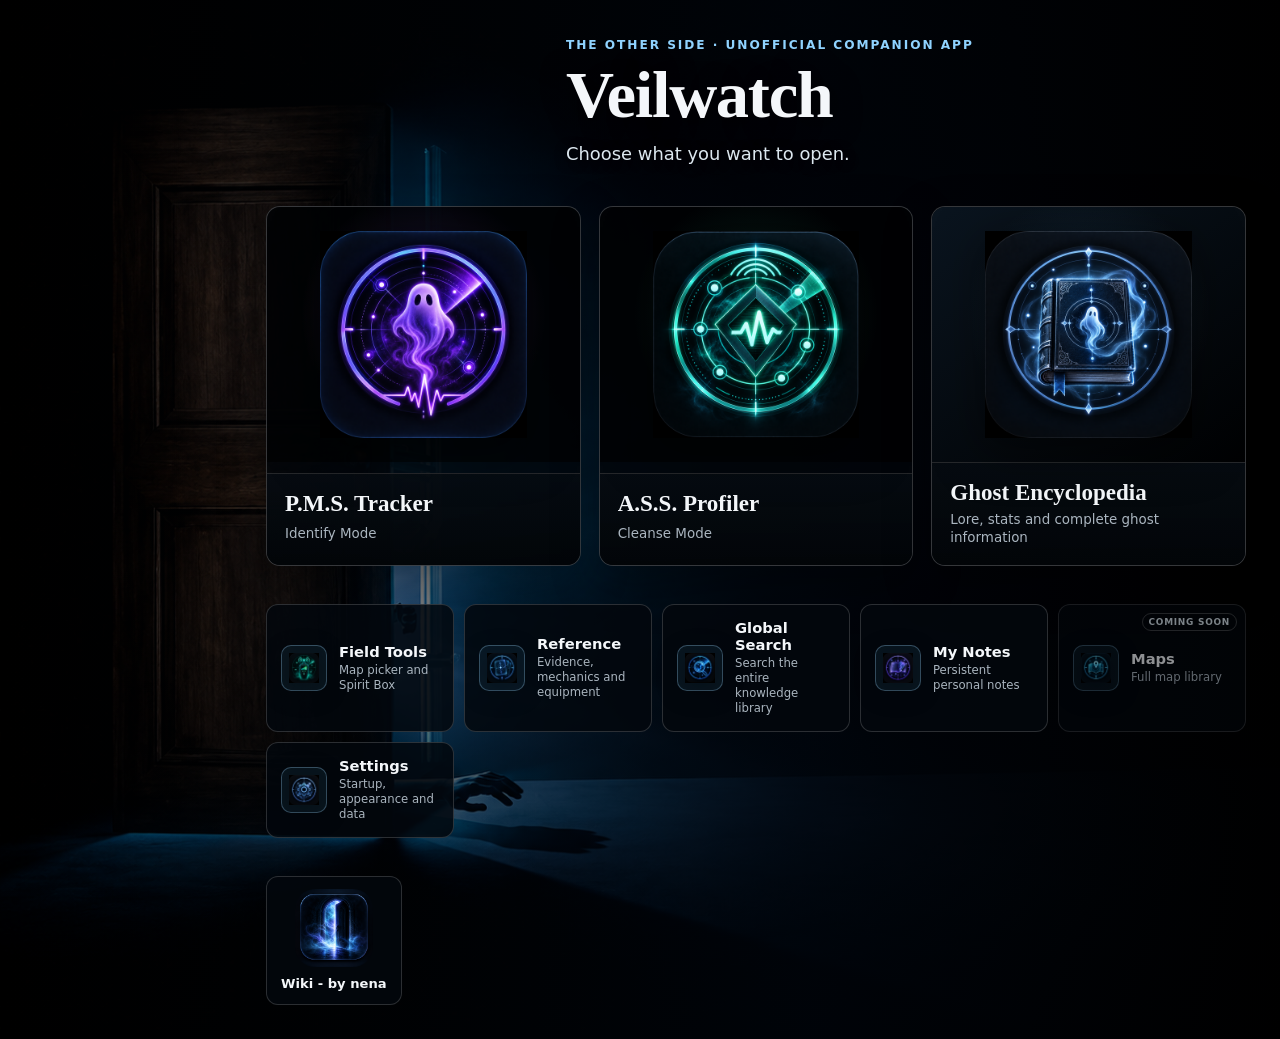
==== index.html @ 000ce9aa "v0.4.0" ====
<!doctype html>
<html lang="en">
<head>
    <meta charset="utf-8">
    <meta name="viewport" content="width=device-width, initial-scale=1, viewport-fit=cover">
    <meta name="theme-color" content="#05070a">
    <meta name="description" content="Veilwatch — The Other Side unofficial companion app with tools, encyclopedia, notes, and shared field utilities.">
    <link rel="manifest" href="./manifest.webmanifest">
    <link rel="apple-touch-icon" href="./assets/icons/apple-touch-icon.png">
    <link rel="stylesheet" href="./css/styles.css">
    <title>Veilwatch</title>
</head>
<body>
    <div class="app-shell">
        <aside class="side-nav" aria-label="Primary navigation">
            <div class="brand">
                <strong>Veilwatch</strong>
                <span>The Other Side · Unofficial Companion App</span>
            </div>

            <nav class="nav-list">
                <button class="nav-button" type="button" data-nav-route="home">Home</button>
                <button class="nav-button" type="button" data-nav-route="pms">P.M.S. Tracker</button>
                <button class="nav-button" type="button" data-nav-route="ass">A.S.S. Profiler</button>
                <button class="nav-button" type="button" data-nav-route="encyclopedia">Encyclopedia</button>
                <button class="nav-button" type="button" data-nav-route="field-tools">Field Tools</button>
                <button class="nav-button" type="button" data-nav-route="reference">Reference</button>
                <button class="nav-button" type="button" data-nav-route="search">Search</button>
                <button class="nav-button" type="button" data-nav-route="notes">My Notes</button>
                <button class="nav-button" type="button" data-nav-route="maps">Maps · Coming Soon</button>
            </nav>

            <div class="nav-spacer"></div>

            <nav class="nav-list">
                <button class="nav-button" type="button" data-nav-route="settings">Settings</button>
            </nav>
        </aside>

        <main id="appMain" class="app-main" tabindex="-1"></main>
    </div>

    <nav class="bottom-nav" aria-label="Mobile navigation">
        <button class="nav-button" type="button" data-nav-route="home">Home</button>
        <button class="nav-button" type="button" data-nav-route="pms">P.M.S.</button>
        <button class="nav-button" type="button" data-nav-route="ass">A.S.S.</button>
        <button class="nav-button" type="button" data-nav-route="encyclopedia">Ghosts</button>
        <button class="nav-button" type="button" id="mobileMoreOpen" aria-haspopup="dialog" aria-controls="mobileMoreDialog">More</button>
    </nav>

    <dialog id="mobileMoreDialog" class="mobile-more-dialog" aria-labelledby="mobileMoreTitle">
        <div class="mobile-more-card">
            <header class="mobile-more-header">
                <div>
                    <span class="eyebrow">Veilwatch</span>
                    <h2 id="mobileMoreTitle">More</h2>
                </div>
                <button class="dialog-close-button" type="button" id="mobileMoreClose">Close</button>
            </header>

            <nav class="mobile-more-links" aria-label="More destinations">
                <button type="button" data-nav-route="field-tools">Field Tools</button>
                <button type="button" data-nav-route="reference">Reference</button>
                <button type="button" data-nav-route="search">Global Search</button>
                <button type="button" data-nav-route="notes">My Notes</button>
                <button type="button" class="mobile-more-coming-soon" aria-disabled="true">Maps <span>Coming Soon</span></button>
                <button type="button" data-nav-route="settings">Settings</button>
            </nav>
        </div>
    </dialog>

    <dialog id="investigationNotesDialog" class="investigation-notes-dialog" aria-labelledby="investigationNotesTitle">
        <form method="dialog" class="investigation-notes-card">
            <header class="investigation-notes-header">
                <div>
                    <span class="eyebrow">Active investigation</span>
                    <h2 id="investigationNotesTitle">Investigation Notes</h2>
                </div>
                <button class="dialog-close-button" type="submit" aria-label="Close investigation notes">Close</button>
            </header>

            <p id="investigationNotesHelp" class="investigation-notes-help"></p>
            <textarea id="investigationNotesBody" class="investigation-notes-textarea" rows="12" maxlength="50000" aria-describedby="investigationNotesHelp investigationNotesStatus" placeholder="Type notes for this investigation..."></textarea>
            <p id="investigationNotesStatus" class="status-message" role="status" aria-live="polite"></p>
        </form>
    </dialog>

    <script src="./app-config.js"></script>
    <script src="./js/storage.js"></script>
    <script src="./js/notes.js"></script>
    <script src="./js/backup.js"></script>
    <script src="./js/tracker-host.js"></script>
    <script src="./js/knowledge-data.js"></script>
    <script src="./js/search.js"></script>
    <script src="./js/app.js"></script>
</body>
</html>
---- css/styles.css ----
/* =====================================================================
   SOURCE MAP
   CSS-01  Theme + global foundations
   CSS-02  Shell + desktop navigation
   CSS-03  Shared controls + cards
   CSS-04  Home launcher foundation
   CSS-05  Settings + placeholder screens
   CSS-06  Notes system + investigation dialog
   CSS-07  Protected tracker host
   CSS-08  Encyclopedia + reference
   CSS-09  Global search
   CSS-10  Integration navigation + return context
   CSS-11  Responsive layouts
   CSS-12  Settings data + backup controls
   ===================================================================== */

/* =====================================================================
[CSS-01] THEME + GLOBAL FOUNDATIONS
===================================================================== */

:root {
    color-scheme: dark;
    --bg: #05070a;
    --surface: rgba(10, 15, 22, 0.88);
    --surface-strong: rgba(13, 20, 29, 0.96);
    --surface-soft: rgba(255, 255, 255, 0.055);
    --border: rgba(189, 215, 235, 0.22);
    --border-strong: rgba(205, 230, 248, 0.42);
    --text: #f4f7fa;
    --muted: #aab5bf;
    --accent: #4db6ff;
    --accent-strong: #8fd3ff;
    --focus: #d8efff;
    --danger: #ff7979;
    --safe-top: env(safe-area-inset-top, 0px);
    --safe-right: env(safe-area-inset-right, 0px);
    --safe-bottom: env(safe-area-inset-bottom, 0px);
    --safe-left: env(safe-area-inset-left, 0px);
    --nav-width: 224px;
    --touch-target: 44px;
    --radius: 16px;
}

:root[data-theme="blue-hour"] {
    --bg: #03111c;
    --surface: rgba(5, 24, 38, 0.9);
    --surface-strong: rgba(6, 31, 49, 0.97);
    --border: rgba(90, 179, 233, 0.28);
    --border-strong: rgba(130, 207, 255, 0.5);
    --accent: #3fbdfc;
    --accent-strong: #9edfff;
}

:root[data-theme="ash"] {
    --bg: #0b0b0b;
    --surface: rgba(25, 25, 25, 0.92);
    --surface-strong: rgba(32, 32, 32, 0.98);
    --border: rgba(255, 255, 255, 0.2);
    --border-strong: rgba(255, 255, 255, 0.4);
    --accent: #c7c7c7;
    --accent-strong: #eeeeee;
}



:root[data-theme="blood-moon"] {
    --bg: #120508;
    --surface: rgba(35, 8, 14, 0.92);
    --surface-strong: rgba(49, 10, 19, 0.98);
    --border: rgba(238, 96, 114, 0.28);
    --border-strong: rgba(255, 126, 143, 0.5);
    --accent: #ef4f68;
    --accent-strong: #ff9aaa;
    --focus: #ffd8df;
}

:root[data-theme="violet-veil"] {
    --bg: #0b0613;
    --surface: rgba(25, 13, 42, 0.92);
    --surface-strong: rgba(34, 17, 56, 0.98);
    --border: rgba(179, 126, 255, 0.28);
    --border-strong: rgba(204, 166, 255, 0.5);
    --accent: #a970ff;
    --accent-strong: #d6b8ff;
    --focus: #eadcff;
}

:root[data-theme="ectoplasm"] {
    --bg: #03100d;
    --surface: rgba(5, 30, 24, 0.92);
    --surface-strong: rgba(6, 42, 33, 0.98);
    --border: rgba(100, 232, 188, 0.26);
    --border-strong: rgba(143, 255, 218, 0.48);
    --accent: #54ddb0;
    --accent-strong: #a1f3d7;
    --focus: #d8fff2;
}

:root[data-theme="candlelight"] {
    --bg: #110b05;
    --surface: rgba(35, 24, 12, 0.92);
    --surface-strong: rgba(48, 32, 14, 0.98);
    --border: rgba(242, 184, 92, 0.28);
    --border-strong: rgba(255, 211, 135, 0.5);
    --accent: #e7a844;
    --accent-strong: #ffd58f;
    --focus: #fff0c9;
}

:root[data-theme="forest-haunt"] {
    --bg: #07100a;
    --surface: rgba(13, 31, 18, 0.92);
    --surface-strong: rgba(17, 43, 24, 0.98);
    --border: rgba(116, 184, 111, 0.28);
    --border-strong: rgba(151, 216, 145, 0.5);
    --accent: #69b967;
    --accent-strong: #a8dca5;
    --focus: #d8f3d5;
}

:root[data-theme="sepia"] {
    --bg: #120f0b;
    --surface: rgba(36, 31, 23, 0.94);
    --surface-strong: rgba(49, 41, 30, 0.98);
    --border: rgba(206, 180, 137, 0.28);
    --border-strong: rgba(229, 205, 164, 0.5);
    --accent: #caa86f;
    --accent-strong: #e3c79a;
    --focus: #f4e4c6;
}

:root[data-theme="neon-occult"] {
    --bg: #06050b;
    --surface: rgba(15, 11, 27, 0.94);
    --surface-strong: rgba(22, 15, 38, 0.98);
    --border: rgba(68, 238, 255, 0.27);
    --border-strong: rgba(255, 92, 236, 0.5);
    --accent: #34e4f3;
    --accent-strong: #ff69ee;
    --focus: #f4f7ff;
}

:root[data-theme="ghost-light"] {
    --bg: #050c12;
    --surface: rgba(10, 24, 34, 0.92);
    --surface-strong: rgba(12, 31, 44, 0.98);
    --border: rgba(123, 220, 255, 0.28);
    --border-strong: rgba(184, 241, 255, 0.5);
    --accent: #7de0ff;
    --accent-strong: #d2f6ff;
    --focus: #f4feff;
}

:root[data-theme="moonlit-rose"] {
    --bg: #130910;
    --surface: rgba(35, 16, 29, 0.92);
    --surface-strong: rgba(49, 21, 40, 0.98);
    --border: rgba(227, 131, 186, 0.28);
    --border-strong: rgba(247, 176, 214, 0.5);
    --accent: #de7bb5;
    --accent-strong: #ffc4e4;
    --focus: #ffe4f2;
}

:root[data-theme="storm-signal"] {
    --bg: #071018;
    --surface: rgba(13, 28, 40, 0.92);
    --surface-strong: rgba(16, 38, 55, 0.98);
    --border: rgba(117, 164, 214, 0.28);
    --border-strong: rgba(173, 208, 246, 0.5);
    --accent: #78afd9;
    --accent-strong: #cfe7ff;
    --focus: #f0f8ff;
}

:root[data-theme="graveyard-moss"] {
    --bg: #091008;
    --surface: rgba(20, 31, 18, 0.92);
    --surface-strong: rgba(29, 42, 23, 0.98);
    --border: rgba(144, 174, 103, 0.28);
    --border-strong: rgba(189, 220, 146, 0.5);
    --accent: #99bf63;
    --accent-strong: #d6efb4;
    --focus: #eef9db;
}

:root[data-theme="ember-glow"] {
    --bg: #140905;
    --surface: rgba(42, 21, 13, 0.92);
    --surface-strong: rgba(58, 28, 16, 0.98);
    --border: rgba(245, 144, 88, 0.28);
    --border-strong: rgba(255, 189, 143, 0.5);
    --accent: #f29058;
    --accent-strong: #ffd0ad;
    --focus: #fff0e5;
}

:root[data-theme="arcane-gold"] {
    --bg: #100d06;
    --surface: rgba(36, 31, 16, 0.92);
    --surface-strong: rgba(49, 42, 20, 0.98);
    --border: rgba(228, 196, 99, 0.28);
    --border-strong: rgba(255, 229, 149, 0.5);
    --accent: #deb84f;
    --accent-strong: #ffe8a0;
    --focus: #fff7d4;
}

:root[data-theme="high-contrast"] {
    --bg: #000000;
    --surface: #000000;
    --surface-strong: #000000;
    --surface-soft: rgba(255, 255, 255, 0.1);
    --border: #ffffff;
    --border-strong: #ffffff;
    --text: #ffffff;
    --muted: #ffffff;
    --accent: #79d7ff;
    --accent-strong: #ffffff;
    --focus: #ffff00;
}

*,
*::before,
*::after {
    box-sizing: border-box;
}

html {
    min-height: 100%;
    background: var(--bg);
    color: var(--text);
    font-family: Inter, ui-sans-serif, system-ui, -apple-system, BlinkMacSystemFont, "Segoe UI", sans-serif;
    -webkit-text-size-adjust: 100%;
    text-size-adjust: 100%;
}

body {
    min-width: 320px;
    min-height: 100vh;
    min-height: 100svh;
    margin: 0;
    background: var(--bg);
}

button,
select,
input,
textarea {
    font: inherit;
}

button,
select,
a,
input,
textarea {
    touch-action: manipulation;
}

button {
    color: inherit;
}

:focus-visible {
    outline: 3px solid var(--focus);
    outline-offset: 3px;
}

.user-larger-text {
    font-size: 112.5%;
}

.user-reduced-motion *,
.user-reduced-motion *::before,
.user-reduced-motion *::after {
    animation-duration: 0.001ms !important;
    animation-iteration-count: 1 !important;
    scroll-behavior: auto !important;
    transition-duration: 0.001ms !important;
}

@media (prefers-reduced-motion: reduce) {
    *,
    *::before,
    *::after {
        animation-duration: 0.001ms !important;
        animation-iteration-count: 1 !important;
        scroll-behavior: auto !important;
        transition-duration: 0.001ms !important;
    }
}

/* =====================================================================
[CSS-02] APP SHELL + DESKTOP NAVIGATION
===================================================================== */

.app-shell {
    min-height: 100vh;
    min-height: 100svh;
    display: grid;
    grid-template-columns: var(--nav-width) minmax(0, 1fr);
}

.side-nav {
    position: sticky;
    top: 0;
    height: 100vh;
    height: 100svh;
    display: flex;
    flex-direction: column;
    gap: 18px;
    padding: max(22px, var(--safe-top)) 16px max(18px, var(--safe-bottom)) max(16px, var(--safe-left));
    background: rgba(2, 5, 8, 0.98);
    border-right: 1px solid var(--border);
    overflow-y: auto;
}

.brand {
    display: grid;
    gap: 4px;
    padding: 6px 8px 14px;
    border-bottom: 1px solid var(--border);
}

.brand strong {
    font-family: Georgia, "Times New Roman", serif;
    font-size: 1.15rem;
    letter-spacing: 0.04em;
}

.brand span {
    color: var(--muted);
    font-size: 0.78rem;
    letter-spacing: 0.03em;
    line-height: 1.35;
    text-transform: none;
}

.nav-list {
    display: grid;
    gap: 6px;
}

.nav-button {
    min-height: var(--touch-target);
    display: flex;
    align-items: center;
    gap: 10px;
    width: 100%;
    padding: 10px 12px;
    border: 1px solid transparent;
    border-radius: 10px;
    background: transparent;
    color: var(--muted);
    text-align: left;
    cursor: pointer;
}

.nav-button:hover,
.nav-button[aria-current="true"] {
    background: var(--surface-soft);
    color: var(--text);
    border-color: var(--border);
}

.nav-button[aria-current="true"] {
    box-shadow: inset 3px 0 0 var(--accent);
}

.nav-spacer {
    flex: 1;
}

.attribution {
    padding: 10px 8px 0;
    border-top: 1px solid var(--border);
    color: var(--muted);
    font-size: 0.76rem;
    line-height: 1.5;
}

.attribution a {
    color: var(--accent-strong);
}

.app-main {
    min-width: 0;
    min-height: 100vh;
    min-height: 100svh;
    padding: max(34px, var(--safe-top)) max(34px, var(--safe-right)) max(40px, var(--safe-bottom)) max(34px, var(--safe-left));
    overflow-x: clip;
}

.bottom-nav {
    display: none;
}

/* =====================================================================
[CSS-03] SHARED CONTROLS + CARDS
===================================================================== */

.screen-card {
    width: min(880px, 100%);
    margin: 0 auto;
    padding: clamp(24px, 4vw, 44px);
    border: 1px solid var(--border);
    border-radius: var(--radius);
    background: var(--surface);
    box-shadow: 0 24px 70px rgba(0, 0, 0, 0.3);
    backdrop-filter: blur(18px);
}

.eyebrow {
    display: inline-block;
    margin-bottom: 10px;
    color: var(--accent-strong);
    font-size: 0.76rem;
    font-weight: 700;
    letter-spacing: 0.16em;
    text-transform: uppercase;
}

h1,
h2,
p {
    margin-top: 0;
}

h1 {
    margin-bottom: 12px;
    font-family: Georgia, "Times New Roman", serif;
    font-size: clamp(2rem, 5vw, 4.2rem);
    line-height: 1;
    letter-spacing: -0.02em;
}

p {
    color: var(--muted);
    line-height: 1.65;
}

.primary-button,
.secondary-button {
    min-height: var(--touch-target);
    border-radius: 10px;
    padding: 10px 16px;
    font-weight: 700;
    cursor: pointer;
}

.primary-button {
    border: 1px solid var(--accent);
    background: var(--accent);
    color: #00111d;
}

.secondary-button {
    border: 1px solid var(--border-strong);
    background: transparent;
    color: var(--text);
}

/* =====================================================================
[CSS-04] HOME LAUNCHER
===================================================================== */

body[data-route="home"] .app-shell {
    display: block;
}

body[data-route="home"] .side-nav,
body[data-route="home"] .bottom-nav {
    display: none;
}

body[data-route="home"] .app-main {
    min-height: 100vh;
    min-height: 100svh;
    padding: 0;
}

.home-shell {
    position: relative;
    isolation: isolate;
    min-height: 100vh;
    min-height: 100svh;
    display: flex;
    align-items: center;
    padding:
        max(34px, var(--safe-top))
        max(34px, var(--safe-right))
        max(34px, var(--safe-bottom))
        max(34px, var(--safe-left));
    overflow: hidden;
    background: #000000 url("../assets/the-other-side-home.png") left center / cover no-repeat;
}

.home-overlay {
    position: absolute;
    z-index: -1;
    inset: 0;
    background:
        linear-gradient(90deg, rgba(0, 0, 0, 0.18) 0%, rgba(0, 4, 9, 0.42) 34%, rgba(0, 4, 10, 0.83) 63%, rgba(0, 0, 0, 0.96) 100%),
        linear-gradient(180deg, rgba(0, 0, 0, 0.55) 0%, transparent 28%, rgba(0, 0, 0, 0.46) 100%);
}

.home-content {
    width: min(1180px, 100%);
    margin-left: auto;
    display: grid;
    gap: clamp(24px, 3vw, 38px);
}

.home-copy {
    width: min(680px, 100%);
    margin-left: auto;
}

.home-copy h1 {
    margin-bottom: 10px;
    font-size: clamp(2.5rem, 5.2vw, 5.3rem);
    text-shadow: 0 4px 28px rgba(0, 0, 0, 0.86);
}

.home-copy p {
    margin-bottom: 0;
    color: #dce7ef;
    font-size: clamp(0.96rem, 1.45vw, 1.12rem);
    text-shadow: 0 2px 12px rgba(0, 0, 0, 0.94);
}

.featured-launcher-grid {
    width: min(980px, 100%);
    margin-left: auto;
    display: grid;
    grid-template-columns: repeat(3, minmax(0, 1fr));
    gap: clamp(12px, 1.5vw, 18px);
}

.featured-card {
    min-width: 0;
    display: grid;
    grid-template-rows: minmax(180px, 1fr) auto;
    padding: 0;
    overflow: hidden;
    border: 1px solid rgba(255, 255, 255, 0.2);
    border-radius: 14px;
    background: rgba(3, 7, 11, 0.84);
    color: var(--text);
    text-align: left;
    cursor: pointer;
    box-shadow: 0 18px 46px rgba(0, 0, 0, 0.34);
    transition: transform 150ms ease, border-color 150ms ease, box-shadow 150ms ease;
}

.featured-card:hover {
    transform: translateY(-3px);
    border-color: rgba(214, 237, 255, 0.7);
    box-shadow: 0 24px 60px rgba(0, 0, 0, 0.46);
}

.featured-card__visual {
    min-height: 0;
    display: grid;
    place-items: center;
    padding: clamp(14px, 2vw, 24px);
    background:
        radial-gradient(circle at 50% 35%, rgba(81, 163, 219, 0.14), transparent 54%),
        rgba(0, 0, 0, 0.52);
}

.featured-card--pms .featured-card__visual {
    background:
        radial-gradient(circle at 50% 42%, rgba(174, 89, 255, 0.18), transparent 57%),
        rgba(0, 0, 0, 0.58);
}

.featured-card--ass .featured-card__visual {
    background:
        radial-gradient(circle at 50% 42%, rgba(45, 219, 159, 0.15), transparent 57%),
        rgba(0, 0, 0, 0.58);
}

.featured-card--encyclopedia .featured-card__visual {
    background:
        radial-gradient(circle at 50% 42%, rgba(86, 177, 236, 0.14), transparent 57%),
        linear-gradient(145deg, rgba(11, 22, 33, 0.92), rgba(0, 0, 0, 0.74));
}

.featured-card__image {
    width: min(78%, 230px);
    aspect-ratio: 1;
    object-fit: contain;
    filter: drop-shadow(0 12px 24px rgba(0, 0, 0, 0.5));
}

.featured-card__placeholder {
    width: min(58%, 170px);
    aspect-ratio: 1;
    display: grid;
    place-items: center;
    border: 1px solid rgba(190, 226, 249, 0.42);
    border-radius: 28%;
    background: linear-gradient(145deg, rgba(21, 48, 67, 0.85), rgba(4, 11, 18, 0.9));
    color: #dff4ff;
    font-family: Georgia, "Times New Roman", serif;
    font-size: clamp(1.5rem, 3.6vw, 2.5rem);
    letter-spacing: 0.08em;
    box-shadow: inset 0 0 28px rgba(92, 194, 255, 0.09), 0 14px 36px rgba(0, 0, 0, 0.34);
}

.featured-card__copy {
    display: grid;
    gap: 5px;
    min-height: 92px;
    padding: 16px 18px 18px;
    border-top: 1px solid rgba(255, 255, 255, 0.14);
    background: linear-gradient(180deg, rgba(7, 12, 18, 0.82), rgba(2, 5, 8, 0.97));
}

.featured-card__copy strong {
    font-family: Georgia, "Times New Roman", serif;
    font-size: clamp(1.12rem, 1.8vw, 1.45rem);
}

.featured-card__copy span {
    color: var(--muted);
    font-size: 0.84rem;
    line-height: 1.35;
}

.utility-launcher-grid {
    width: min(980px, 100%);
    margin-left: auto;
    display: grid;
    grid-template-columns: repeat(5, minmax(0, 1fr));
    gap: 10px;
}

.utility-card {
    position: relative;
    min-width: 0;
    min-height: 96px;
    display: grid;
    grid-template-columns: auto minmax(0, 1fr);
    align-items: center;
    gap: 12px;
    padding: 14px;
    border: 1px solid rgba(255, 255, 255, 0.16);
    border-radius: 12px;
    background: rgba(3, 8, 13, 0.85);
    color: var(--text);
    text-align: left;
    cursor: pointer;
    transition: border-color 140ms ease, background 140ms ease, transform 140ms ease;
}

.utility-card:hover {
    transform: translateY(-2px);
    border-color: rgba(194, 229, 251, 0.58);
    background: rgba(7, 17, 26, 0.94);
}

.utility-card__icon-wrap {
    width: 46px;
    height: 46px;
    display: grid;
    place-items: center;
    flex: 0 0 auto;
    border: 1px solid rgba(154, 209, 244, 0.32);
    border-radius: 10px;
    background: rgba(74, 153, 202, 0.1);
}

.utility-card__icon {
    width: 30px;
    height: 30px;
    object-fit: contain;
    filter: drop-shadow(0 5px 14px rgba(0, 0, 0, 0.35));
}

.utility-card__copy {
    min-width: 0;
    display: grid;
    gap: 3px;
}

.utility-card__copy strong {
    font-size: 0.92rem;
}

.utility-card__copy span {
    color: var(--muted);
    font-size: 0.73rem;
    line-height: 1.3;
}

.utility-card__status {
    position: absolute;
    top: 8px;
    right: 8px;
    padding: 3px 6px;
    border: 1px solid rgba(255, 255, 255, 0.22);
    border-radius: 999px;
    color: #d6e2ea;
    font-size: 0.56rem;
    font-weight: 800;
    letter-spacing: 0.08em;
    text-transform: uppercase;
}

.utility-card--disabled {
    opacity: 0.58;
    cursor: not-allowed;
}

.utility-card--disabled:hover {
    transform: none;
    border-color: rgba(255, 255, 255, 0.16);
    background: rgba(3, 8, 13, 0.85);
}

/* =====================================================================
[CSS-05] SETTINGS + PLACEHOLDER SCREENS
===================================================================== */

.placeholder-card,
.coming-soon-screen {
    margin-top: min(10vh, 110px);
}

.settings-form {
    display: grid;
    gap: 22px;
    margin-top: 30px;
}

.setting-group {
    display: grid;
    gap: 8px;
}

.setting-group label,
.toggle-row strong {
    font-weight: 750;
}

.setting-group select {
    min-height: var(--touch-target);
    width: min(420px, 100%);
    padding: 9px 12px;
    border: 1px solid var(--border-strong);
    border-radius: 9px;
    background: var(--surface-strong);
    color: var(--text);
}

.setting-help,
.toggle-row small {
    margin: 0;
    color: var(--muted);
    line-height: 1.45;
}

.toggle-row {
    display: flex;
    align-items: flex-start;
    gap: 12px;
    padding: 14px;
    border: 1px solid var(--border);
    border-radius: 10px;
    background: var(--surface-soft);
}

.toggle-row input {
    width: 20px;
    height: 20px;
    margin-top: 2px;
    accent-color: var(--accent);
}

.toggle-row span {
    display: grid;
    gap: 4px;
}

.settings-actions {
    display: flex;
    flex-wrap: wrap;
    gap: 10px;
}

.status-message {
    min-height: 1.5em;
    margin: 0;
}

.coming-soon-badge {
    display: inline-flex;
    margin: 10px 0 18px;
    padding: 8px 12px;
    border: 1px solid var(--border-strong);
    border-radius: 999px;
    color: var(--accent-strong);
    font-weight: 800;
    letter-spacing: 0.08em;
    text-transform: uppercase;
}


/* =====================================================================
[CSS-06] NOTES SYSTEM + INVESTIGATION DIALOG
===================================================================== */

.notes-screen {
    width: min(1220px, 100%);
    margin: 0 auto;
}

.notes-heading {
    display: flex;
    align-items: flex-end;
    justify-content: space-between;
    gap: 20px;
    margin-bottom: 24px;
}

.notes-heading h1 {
    margin-bottom: 8px;
}

.notes-heading p {
    margin-bottom: 0;
}

.notes-workspace {
    min-height: min(700px, calc(100svh - 180px));
    display: grid;
    grid-template-columns: minmax(240px, 320px) minmax(0, 1fr);
    border: 1px solid var(--border);
    border-radius: var(--radius);
    background: var(--surface);
    box-shadow: 0 24px 70px rgba(0, 0, 0, 0.3);
    overflow: hidden;
}

.notes-sidebar {
    min-width: 0;
    padding: 18px;
    border-right: 1px solid var(--border);
    background: rgba(0, 0, 0, 0.14);
}

.notes-search-label,
.note-form > label,
.note-context-grid label {
    display: block;
    margin-bottom: 7px;
    font-size: 0.82rem;
    font-weight: 750;
}

.notes-search,
.note-form input,
.note-form select,
.note-form textarea,
.investigation-notes-textarea {
    width: 100%;
    border: 1px solid var(--border-strong);
    border-radius: 9px;
    background: var(--surface-strong);
    color: var(--text);
}

.notes-search,
.note-form input,
.note-form select {
    min-height: var(--touch-target);
    padding: 9px 11px;
}

.notes-search {
    margin-bottom: 14px;
}

.notes-list {
    max-height: calc(100svh - 260px);
    display: grid;
    align-content: start;
    gap: 8px;
    overflow-y: auto;
}

.note-list-item {
    width: 100%;
    display: grid;
    gap: 5px;
    padding: 12px;
    border: 1px solid transparent;
    border-radius: 10px;
    background: transparent;
    color: var(--text);
    text-align: left;
    cursor: pointer;
}

.note-list-item:hover,
.note-list-item:focus-visible,
.note-list-item[aria-current="true"] {
    border-color: var(--border-strong);
    background: var(--surface-soft);
}

.note-list-item[aria-current="true"] {
    box-shadow: inset 3px 0 0 var(--accent);
}

.note-list-item span {
    color: var(--accent-strong);
    font-size: 0.72rem;
    font-weight: 700;
}

.note-list-item small {
    color: var(--muted);
    line-height: 1.35;
}

.notes-empty {
    padding: 16px 8px;
}

.note-editor {
    min-width: 0;
    padding: clamp(20px, 3vw, 34px);
}

.note-editor-heading {
    display: flex;
    align-items: flex-start;
    justify-content: space-between;
    gap: 18px;
    margin-bottom: 20px;
}

.note-editor-heading h2 {
    margin-bottom: 0;
    font-family: Georgia, "Times New Roman", serif;
    font-size: clamp(1.65rem, 3vw, 2.4rem);
}

.note-dirty-status {
    min-height: 1.4em;
    color: var(--accent-strong);
    font-size: 0.76rem;
    font-weight: 700;
}

.note-form {
    display: grid;
    gap: 10px;
}

.note-form textarea {
    min-height: 320px;
    padding: 12px;
    resize: vertical;
    line-height: 1.5;
}

.note-context-grid {
    display: grid;
    grid-template-columns: minmax(160px, 0.7fr) minmax(220px, 1.3fr);
    gap: 12px;
    margin: 6px 0;
}

.note-actions {
    display: flex;
    flex-wrap: wrap;
    gap: 10px;
    margin-top: 6px;
}

.note-actions button:disabled {
    opacity: 0.46;
    cursor: not-allowed;
}

.investigation-notes-dialog {
    width: min(720px, calc(100vw - 28px));
    max-height: min(760px, calc(100svh - 28px));
    padding: 0;
    border: 1px solid var(--border-strong);
    border-radius: 14px;
    background: var(--surface-strong);
    color: var(--text);
    box-shadow: 0 30px 100px rgba(0, 0, 0, 0.72);
}

.investigation-notes-dialog::backdrop {
    background: rgba(0, 0, 0, 0.76);
    backdrop-filter: blur(4px);
}

.investigation-notes-card {
    display: grid;
    gap: 14px;
    padding: clamp(18px, 4vw, 30px);
}

.investigation-notes-header {
    display: flex;
    align-items: flex-start;
    justify-content: space-between;
    gap: 18px;
}

.investigation-notes-header h2 {
    margin-bottom: 0;
    font-family: Georgia, "Times New Roman", serif;
    font-size: clamp(1.45rem, 4vw, 2.2rem);
}

.dialog-close-button {
    min-height: var(--touch-target);
    padding: 8px 12px;
    border: 1px solid var(--border-strong);
    border-radius: 9px;
    background: transparent;
    color: var(--text);
    cursor: pointer;
}

.investigation-notes-help {
    margin-bottom: 0;
}

.investigation-notes-textarea {
    min-height: min(44vh, 380px);
    padding: 12px;
    resize: vertical;
    line-height: 1.5;
}

/* =====================================================================
[CSS-07] PROTECTED TRACKER HOST
===================================================================== */

body[data-route="pms"] .app-shell,
body[data-route="ass"] .app-shell {
    display: block;
}

body[data-route="pms"] .side-nav,
body[data-route="pms"] .bottom-nav,
body[data-route="ass"] .side-nav,
body[data-route="ass"] .bottom-nav {
    display: none;
}

body[data-route="pms"] .app-main,
body[data-route="ass"] .app-main {
    width: 100%;
    min-height: 100vh;
    min-height: 100svh;
    padding: 0;
    overflow: hidden;
}

.tracker-screen,
.tracker-frame-mount,
.protected-tracker-frame {
    width: 100%;
    height: 100vh;
    height: 100svh;
}

.tracker-screen {
    position: relative;
    background: #000000;
}

.tracker-frame-mount {
    overflow: hidden;
}

.protected-tracker-frame {
    display: block;
    border: 0;
    background: #000000;
}

.tracker-shell-controls {
    position: fixed;
    z-index: 1000;
    top: max(8px, var(--safe-top));
    right: max(8px, var(--safe-right));
    display: flex;
    align-items: center;
    gap: 6px;
}

.tracker-shell-button {
    height: 36px;
    min-height: 36px;
    display: inline-flex;
    align-items: center;
    justify-content: center;
    padding: 0 10px;
    border: 1px solid rgba(255, 255, 255, 0.3);
    border-radius: 8px;
    background: rgba(0, 0, 0, 0.84);
    color: #ffffff;
    font-size: 0.72rem;
    font-weight: 800;
    line-height: 1;
    cursor: pointer;
    backdrop-filter: blur(8px);
}

.tracker-tools-menu {
    position: relative;
    margin: 0;
    padding: 0;
}

.tracker-tools-menu > summary {
    list-style: none;
    margin: 0;
    box-sizing: border-box;
}

.tracker-tools-menu > summary::-webkit-details-marker {
    display: none;
}

.tracker-tools-panel {
    position: absolute;
    top: calc(100% + 6px);
    right: 0;
    width: min(220px, calc(100vw - 24px));
    display: grid;
    gap: 4px;
    padding: 8px;
    border: 1px solid rgba(255, 255, 255, 0.24);
    border-radius: 10px;
    background: rgba(3, 5, 8, 0.96);
    box-shadow: 0 14px 36px rgba(0, 0, 0, 0.48);
}

.tracker-tools-panel button {
    min-height: 40px;
    padding: 8px 10px;
    border: 1px solid transparent;
    border-radius: 7px;
    background: transparent;
    color: #ffffff;
    text-align: left;
    cursor: pointer;
}

.tracker-tools-panel button:hover,
.tracker-tools-panel button:focus-visible {
    border-color: rgba(255, 255, 255, 0.24);
    background: rgba(255, 255, 255, 0.08);
}

.tracker-parking {
    display: none !important;
}

/* =====================================================================
[CSS-08] ENCYCLOPEDIA + REFERENCE
===================================================================== */

.knowledge-screen {
    width: min(1180px, 100%);
    margin: 0 auto;
}

.knowledge-heading,
.profile-header {
    margin-bottom: 24px;
}

.knowledge-heading p,
.profile-header p {
    max-width: 820px;
}

.knowledge-toolbar {
    display: grid;
    grid-template-columns: minmax(0, 1fr) auto;
    gap: 8px 14px;
    align-items: end;
    margin-bottom: 22px;
    padding: 16px;
    border: 1px solid var(--border);
    border-radius: 14px;
    background: var(--surface);
}

.knowledge-toolbar label {
    grid-column: 1 / -1;
    color: var(--muted);
    font-size: 0.82rem;
    font-weight: 700;
}

.knowledge-toolbar input {
    min-height: var(--touch-target);
    width: 100%;
    padding: 10px 12px;
    border: 1px solid var(--border-strong);
    border-radius: 10px;
    background: rgba(0, 0, 0, 0.28);
    color: var(--text);
}

.knowledge-count {
    color: var(--muted);
    font-size: 0.84rem;
    white-space: nowrap;
}

.ghost-index {
    display: grid;
    grid-template-columns: repeat(3, minmax(0, 1fr));
    gap: 14px;
}

.ghost-index-card,
.reference-category-card,
.reference-item-card {
    min-width: 0;
    border: 1px solid var(--border);
    border-radius: 14px;
    background: linear-gradient(180deg, var(--surface-strong), var(--surface));
    color: var(--text);
    text-align: left;
    cursor: pointer;
}

.ghost-index-card {
    display: grid;
    gap: 12px;
    min-height: 220px;
    padding: 18px;
}

.ghost-index-card:hover,
.reference-category-card:hover,
.reference-item-card:hover {
    border-color: var(--border-strong);
    transform: translateY(-1px);
}

.ghost-index-card__top {
    display: flex;
    align-items: flex-start;
    justify-content: space-between;
    gap: 10px;
}

.ghost-index-card__top strong {
    font-family: Georgia, "Times New Roman", serif;
    font-size: 1.35rem;
}

.forced-badge {
    padding: 4px 7px;
    border: 1px solid var(--border-strong);
    border-radius: 999px;
    color: var(--accent-strong);
    font-size: 0.68rem;
    font-weight: 700;
    white-space: nowrap;
}

.ghost-index-card__evidence,
.chip-row,
.profile-evidence-grid {
    display: flex;
    flex-wrap: wrap;
    gap: 7px;
}

.knowledge-chip {
    display: inline-flex;
    align-items: center;
    min-height: 28px;
    padding: 5px 8px;
    border: 1px solid var(--border);
    border-radius: 999px;
    background: var(--surface-soft);
    color: var(--text);
    font-size: 0.76rem;
}

.knowledge-chip--button {
    min-height: 36px;
    cursor: pointer;
}

.ghost-index-card__summary {
    color: var(--muted);
    font-size: 0.88rem;
    line-height: 1.55;
}

.ghost-index-card__action {
    align-self: end;
    color: var(--accent-strong);
    font-size: 0.78rem;
    font-weight: 700;
}

.knowledge-back {
    min-height: var(--touch-target);
    margin-bottom: 18px;
    padding: 8px 12px;
    border: 1px solid var(--border);
    border-radius: 9px;
    background: transparent;
    color: var(--text);
    cursor: pointer;
}

.profile-section,
.reference-article,
.coming-soon-inline {
    margin-bottom: 16px;
    padding: clamp(18px, 3vw, 28px);
    border: 1px solid var(--border);
    border-radius: 14px;
    background: var(--surface);
}

.profile-section h2,
.reference-article h3 {
    margin-bottom: 14px;
}

.profile-section-heading {
    display: flex;
    align-items: flex-start;
    justify-content: space-between;
    gap: 18px;
}

.profile-section-heading p {
    margin-bottom: 0;
}

.stat-grid,
.behavior-grid,
.compact-definition-list {
    display: grid;
    grid-template-columns: repeat(2, minmax(0, 1fr));
    gap: 10px;
    margin: 0;
}

.stat-grid div,
.behavior-grid div,
.compact-definition-list div {
    min-width: 0;
    padding: 12px;
    border: 1px solid var(--border);
    border-radius: 10px;
    background: rgba(0, 0, 0, 0.18);
}

.stat-grid dt,
.behavior-grid dt,
.compact-definition-list dt {
    margin-bottom: 5px;
    color: var(--muted);
    font-size: 0.74rem;
    font-weight: 700;
    text-transform: uppercase;
}

.stat-grid dd,
.behavior-grid dd,
.compact-definition-list dd {
    margin: 0;
    overflow-wrap: anywhere;
}

.knowledge-list {
    display: grid;
    gap: 10px;
    margin: 0;
    padding-left: 20px;
    color: var(--text);
    line-height: 1.55;
}

.profile-kicker {
    margin-bottom: 8px;
    color: var(--accent-strong);
    font-weight: 700;
}

.context-note-list {
    display: grid;
    gap: 8px;
}

.context-note-list button {
    display: grid;
    gap: 5px;
    width: 100%;
    padding: 12px;
    border: 1px solid var(--border);
    border-radius: 10px;
    background: rgba(0, 0, 0, 0.18);
    color: var(--text);
    text-align: left;
    cursor: pointer;
}

.context-note-list span {
    color: var(--muted);
    font-size: 0.84rem;
}

.knowledge-empty {
    margin: 0;
    padding: 20px;
    border: 1px dashed var(--border);
    border-radius: 12px;
    color: var(--muted);
}

.reference-category-grid,
.reference-item-grid {
    display: grid;
    grid-template-columns: repeat(2, minmax(0, 1fr));
    gap: 14px;
}

.reference-category-card,
.reference-item-card {
    display: grid;
    gap: 8px;
    min-height: 128px;
    padding: 18px;
}

.reference-category-card strong,
.reference-item-card strong {
    font-size: 1.08rem;
}

.reference-category-card span,
.reference-item-card span,
.reference-category-card small,
.reference-item-card small {
    color: var(--muted);
    line-height: 1.45;
}

.reference-category-card small {
    color: var(--accent-strong);
    font-weight: 700;
}

.reference-detail-body,
.reference-stack {
    display: grid;
    gap: 14px;
}

.reference-article {
    margin: 0;
}

.reference-article p:last-child {
    margin-bottom: 0;
}

.phrase-grid {
    display: flex;
    flex-wrap: wrap;
    gap: 8px;
}

.phrase-grid span {
    padding: 7px 9px;
    border: 1px solid var(--border);
    border-radius: 8px;
    background: var(--surface-soft);
    font-size: 0.78rem;
    font-weight: 700;
}

.evidence-level-list {
    display: grid;
    gap: 9px;
    margin: 0;
    padding: 0;
    list-style: none;
}

.evidence-level-list li {
    display: grid;
    grid-template-columns: 84px minmax(0, 1fr);
    gap: 10px;
    padding: 10px 12px;
    border: 1px solid var(--border);
    border-radius: 9px;
    background: rgba(0, 0, 0, 0.18);
}

.location-reference-grid {
    display: grid;
    grid-template-columns: repeat(3, minmax(0, 1fr));
    gap: 10px;
}

.location-reference-grid article {
    display: grid;
    gap: 5px;
    padding: 14px;
    border: 1px solid var(--border);
    border-radius: 10px;
    background: var(--surface);
}

.location-reference-grid span,
.coming-soon-inline span {
    color: var(--muted);
    font-size: 0.82rem;
}

.coming-soon-inline {
    display: grid;
    gap: 6px;
    margin-top: 14px;
}

/* =====================================================================
[CSS-09] GLOBAL SEARCH
===================================================================== */

.search-screen {
    width: min(1180px, 100%);
    margin: 0 auto;
}

.global-search-toolbar {
    display: grid;
    gap: 12px;
    margin-bottom: 22px;
    padding: 16px;
    border: 1px solid var(--border);
    border-radius: 14px;
    background: var(--surface);
}

.global-search-toolbar > label {
    color: var(--muted);
    font-size: 0.82rem;
    font-weight: 700;
}

.global-search-input-row {
    display: grid;
    grid-template-columns: minmax(0, 1fr) auto;
    gap: 10px;
}

.global-search-input-row input {
    min-height: var(--touch-target);
    width: 100%;
    padding: 10px 12px;
    border: 1px solid var(--border-strong);
    border-radius: 10px;
    background: rgba(0, 0, 0, 0.28);
    color: var(--text);
}

.search-filter-row {
    display: flex;
    flex-wrap: wrap;
    gap: 8px;
}

.search-filter {
    min-height: 38px;
    padding: 7px 11px;
    border: 1px solid var(--border);
    border-radius: 999px;
    background: transparent;
    color: var(--text);
    cursor: pointer;
}

.search-filter:hover,
.search-filter:focus-visible,
.search-filter--active {
    border-color: var(--border-strong);
    background: var(--surface-soft);
}

.search-filter--active {
    color: var(--accent-strong);
    font-weight: 700;
}

.search-status {
    min-height: 1.2em;
    margin: 0;
    color: var(--muted);
    font-size: 0.82rem;
}

.global-search-results,
.search-source-section,
.search-result-group,
.search-result-list {
    display: grid;
    gap: 12px;
}

.search-source-section {
    margin-bottom: 22px;
}

.search-source-section--personal {
    padding-top: 20px;
    border-top: 1px solid var(--border);
}

.search-source-heading {
    display: flex;
    align-items: baseline;
    justify-content: space-between;
    gap: 16px;
}

.search-source-heading h2,
.search-result-group h3 {
    margin: 0;
}

.search-source-heading span,
.search-result__source {
    color: var(--muted);
    font-size: 0.78rem;
}

.search-result-group {
    padding: 14px;
    border: 1px solid var(--border);
    border-radius: 14px;
    background: rgba(0, 0, 0, 0.12);
}

.search-result-group h3 {
    color: var(--accent-strong);
    font-size: 0.92rem;
}

.search-result-list {
    grid-template-columns: repeat(2, minmax(0, 1fr));
}

.search-result {
    display: grid;
    gap: 7px;
    min-width: 0;
    min-height: 112px;
    padding: 14px;
    border: 1px solid var(--border);
    border-radius: 11px;
    background: var(--surface);
    color: var(--text);
    text-align: left;
    cursor: pointer;
}

.search-result:hover,
.search-result:focus-visible {
    border-color: var(--border-strong);
    transform: translateY(-1px);
}

.search-result--personal {
    border-style: dashed;
}

.search-result__topline {
    display: flex;
    align-items: flex-start;
    justify-content: space-between;
    gap: 12px;
}

.search-result__topline strong {
    overflow-wrap: anywhere;
}

.search-result__type {
    flex: 0 0 auto;
    padding: 3px 7px;
    border: 1px solid var(--border);
    border-radius: 999px;
    color: var(--accent-strong);
    font-size: 0.68rem;
    font-weight: 700;
}

.search-result__subtitle {
    color: var(--muted);
    font-size: 0.84rem;
    line-height: 1.45;
}

.search-empty-state {
    display: grid;
    gap: 10px;
    padding: clamp(22px, 4vw, 38px);
    border: 1px dashed var(--border);
    border-radius: 14px;
    background: var(--surface);
    text-align: center;
}

.search-empty-state strong {
    font-family: Georgia, "Times New Roman", serif;
    font-size: 1.35rem;
}

.search-empty-state p {
    max-width: 720px;
    margin: 0 auto;
    color: var(--muted);
    line-height: 1.55;
}

.search-empty-state span {
    color: var(--accent-strong);
    font-size: 0.82rem;
    font-weight: 700;
}

/* =====================================================================
[CSS-10] INTEGRATION NAVIGATION + RETURN CONTEXT
===================================================================== */

.shared-return-bar {
    width: min(1080px, 100%);
    margin: 0 auto 16px;
    display: flex;
    align-items: center;
    justify-content: space-between;
    gap: 12px;
    padding: 10px 12px;
    border: 1px solid var(--border);
    border-radius: 10px;
    background: var(--surface-soft);
    color: var(--muted);
    font-size: 0.82rem;
}

.shared-return-bar button {
    min-height: 38px;
    padding: 7px 11px;
    border: 1px solid var(--border-strong);
    border-radius: 8px;
    background: transparent;
    color: var(--text);
    font-weight: 700;
    cursor: pointer;
}

.mobile-more-dialog {
    width: min(440px, calc(100vw - 24px));
    max-height: min(72vh, 620px);
    margin: auto auto max(12px, var(--safe-bottom));
    padding: 0;
    border: 1px solid var(--border-strong);
    border-radius: 16px;
    background: var(--surface-strong);
    color: var(--text);
    box-shadow: 0 26px 80px rgba(0, 0, 0, 0.55);
}

.mobile-more-dialog::backdrop {
    background: rgba(0, 0, 0, 0.72);
    backdrop-filter: blur(4px);
}

.mobile-more-card {
    display: grid;
    gap: 14px;
    padding: 18px;
}

.mobile-more-header {
    display: flex;
    align-items: flex-start;
    justify-content: space-between;
    gap: 14px;
}

.mobile-more-header h2 {
    margin-bottom: 0;
}

.mobile-more-links {
    display: grid;
    gap: 8px;
}

.mobile-more-links button {
    min-height: 48px;
    display: flex;
    align-items: center;
    justify-content: space-between;
    gap: 12px;
    width: 100%;
    padding: 10px 12px;
    border: 1px solid var(--border);
    border-radius: 10px;
    background: var(--surface-soft);
    color: var(--text);
    text-align: left;
    cursor: pointer;
}

.mobile-more-links button[aria-current="true"] {
    border-color: var(--accent);
}

.mobile-more-links .mobile-more-coming-soon {
    color: var(--muted);
    cursor: default;
}

.mobile-more-coming-soon span {
    color: var(--accent-strong);
    font-size: 0.72rem;
    font-weight: 800;
    letter-spacing: 0.08em;
    text-transform: uppercase;
}

/* =====================================================================
[CSS-11] RESPONSIVE LAYOUTS
===================================================================== */

@media (max-width: 1100px) {
    .utility-launcher-grid {
        grid-template-columns: repeat(3, minmax(0, 1fr));
    }
}

@media (max-width: 960px) {
    .app-shell {
        grid-template-columns: 1fr;
        padding-bottom: calc(72px + var(--safe-bottom));
    }

    .side-nav {
        display: none;
    }

    .app-main {
        padding: max(20px, var(--safe-top)) max(18px, var(--safe-right)) max(26px, var(--safe-bottom)) max(18px, var(--safe-left));
    }

    .bottom-nav {
        position: fixed;
        z-index: 50;
        left: 0;
        right: 0;
        bottom: 0;
        display: grid;
        grid-template-columns: repeat(5, minmax(0, 1fr));
        min-height: calc(64px + var(--safe-bottom));
        padding: 7px max(6px, var(--safe-right)) max(7px, var(--safe-bottom)) max(6px, var(--safe-left));
        border-top: 1px solid var(--border);
        background: rgba(2, 5, 8, 0.97);
        backdrop-filter: blur(18px);
    }

    .bottom-nav .nav-button {
        justify-content: center;
        min-width: 0;
        padding: 8px 4px;
        border-radius: 8px;
        font-size: 0.76rem;
        text-align: center;
    }

    body[data-route="home"] .app-shell {
        padding-bottom: 0;
    }

    body[data-route="home"] .app-main {
        padding: 0;
    }

    body[data-route="home"] .bottom-nav {
        display: none;
    }

    .home-shell {
        align-items: flex-end;
        background-position: 32% center;
    }

    .home-content,
    .home-copy,
    .featured-launcher-grid,
    .utility-launcher-grid {
        margin-left: 0;
    }

    .featured-launcher-grid {
        grid-template-columns: repeat(3, minmax(0, 1fr));
    }

    .featured-card {
        grid-template-rows: minmax(150px, 1fr) auto;
    }
}

@media (max-width: 760px) {
    .shared-return-bar {
        align-items: stretch;
        flex-direction: column;
    }

    .shared-return-bar button {
        width: 100%;
    }

    .home-shell {
        min-height: 100svh;
        align-items: flex-start;
        padding:
            max(24px, var(--safe-top))
            max(16px, var(--safe-right))
            max(28px, var(--safe-bottom))
            max(16px, var(--safe-left));
        background-position: 27% center;
        overflow-y: auto;
    }

    .home-overlay {
        background:
            linear-gradient(180deg, rgba(0, 0, 0, 0.46) 0%, rgba(0, 4, 10, 0.77) 42%, rgba(0, 0, 0, 0.96) 100%),
            linear-gradient(90deg, rgba(0, 0, 0, 0.22), rgba(0, 0, 0, 0.52));
    }

    .home-content {
        margin-top: min(31vh, 280px);
        gap: 20px;
    }

    .home-copy h1 {
        font-size: clamp(2.35rem, 11vw, 4rem);
    }

    .featured-launcher-grid {
        grid-template-columns: 1fr;
    }

    .featured-card {
        min-height: 126px;
        grid-template-columns: 116px minmax(0, 1fr);
        grid-template-rows: 1fr;
    }

    .featured-card__visual {
        min-height: 126px;
        padding: 13px;
    }

    .featured-card__image {
        width: min(100%, 100px);
    }

    .featured-card__placeholder {
        width: min(92px, 100%);
        font-size: 1.2rem;
    }

    .featured-card__copy {
        min-height: 126px;
        align-content: center;
        border-top: 0;
        border-left: 1px solid rgba(255, 255, 255, 0.14);
    }

    .utility-launcher-grid {
        grid-template-columns: repeat(2, minmax(0, 1fr));
    }

    .utility-card {
        min-height: 86px;
    }

    .screen-card {
        padding: 22px 18px;
        border-radius: 12px;
    }

    .notes-heading {
        align-items: flex-start;
        flex-direction: column;
    }

    .notes-workspace {
        min-height: 0;
        grid-template-columns: 1fr;
        overflow: visible;
    }

    .notes-sidebar {
        border-right: 0;
        border-bottom: 1px solid var(--border);
    }

    .notes-list {
        max-height: 260px;
    }

    .note-context-grid {
        grid-template-columns: 1fr;
    }

    .note-form textarea {
        min-height: 280px;
    }

    .investigation-notes-dialog {
        width: calc(100vw - 18px);
        max-height: calc(100svh - 18px);
    }

    .search-result-list {
        grid-template-columns: 1fr;
    }
}

@media (max-width: 900px) {
    .ghost-index {
        grid-template-columns: repeat(2, minmax(0, 1fr));
    }

    .location-reference-grid {
        grid-template-columns: repeat(2, minmax(0, 1fr));
    }
}

@media (max-width: 620px) {
    .knowledge-toolbar,
    .reference-category-grid,
    .reference-item-grid,
    .stat-grid,
    .behavior-grid,
    .compact-definition-list,
    .ghost-index,
    .location-reference-grid {
        grid-template-columns: 1fr;
    }

    .knowledge-toolbar {
        align-items: stretch;
    }

    .knowledge-count {
        white-space: normal;
    }

    .ghost-index-card {
        min-height: 0;
    }

    .profile-section-heading {
        flex-direction: column;
    }

    .profile-section-heading .primary-button {
        width: 100%;
    }

    .evidence-level-list li {
        grid-template-columns: 1fr;
    }

    .global-search-input-row {
        grid-template-columns: 1fr;
    }

    .global-search-input-row .secondary-button {
        width: 100%;
    }

    .search-source-heading,
    .search-result__topline {
        align-items: flex-start;
        flex-direction: column;
    }
}

@media (max-width: 420px) {
    .home-content {
        margin-top: min(27vh, 230px);
    }

    .utility-launcher-grid {
        grid-template-columns: 1fr;
    }
}

/* =====================================================================
[CSS-12] SETTINGS DATA + BACKUP CONTROLS
===================================================================== */

.settings-intro {
    max-width: 760px;
    color: var(--muted);
}

.settings-section {
    display: grid;
    gap: 18px;
    margin-top: 24px;
    padding: 20px;
    border: 1px solid var(--border);
    border-radius: 12px;
    background: var(--surface-soft);
}

.settings-form {
    gap: 0;
    margin-top: 8px;
}

.settings-section__heading {
    display: grid;
    gap: 6px;
}

.settings-section__heading h2,
.settings-section__heading p {
    margin: 0;
}

.settings-section__heading p {
    max-width: 780px;
    color: var(--muted);
    line-height: 1.5;
}

.backup-actions {
    display: flex;
    flex-wrap: wrap;
    gap: 10px;
}

.backup-import-card {
    display: grid;
    gap: 14px;
    padding: 16px;
    border: 1px solid var(--border);
    border-radius: 10px;
    background: rgba(0, 0, 0, 0.14);
}

.file-picker-label {
    font-weight: 750;
}

#backupFile {
    width: min(560px, 100%);
    min-height: var(--touch-target);
    padding: 8px;
    border: 1px solid var(--border-strong);
    border-radius: 9px;
    background: var(--surface-strong);
    color: var(--text);
}

.backup-summary {
    padding: 14px;
    border: 1px solid var(--border);
    border-radius: 9px;
    background: var(--surface);
}

.backup-summary-grid,
.settings-about-grid {
    display: grid;
    grid-template-columns: repeat(2, minmax(0, 1fr));
    gap: 10px;
    margin: 0;
}

.backup-summary-grid div,
.settings-about-grid div {
    min-width: 0;
    padding: 10px;
    border: 1px solid var(--border);
    border-radius: 8px;
    background: rgba(0, 0, 0, 0.12);
}

.backup-summary-grid dt,
.settings-about-grid dt {
    color: var(--muted);
    font-size: 0.74rem;
    font-weight: 800;
    letter-spacing: 0.06em;
    text-transform: uppercase;
}

.backup-summary-grid dd,
.settings-about-grid dd {
    margin: 4px 0 0;
    overflow-wrap: anywhere;
}

.backup-warning {
    margin: 12px 0 0;
    color: var(--warning, #ffd479);
}

.backup-mode {
    display: grid;
    gap: 10px;
    margin: 0;
    padding: 14px;
    border: 1px solid var(--border);
    border-radius: 9px;
}

.backup-mode legend {
    padding: 0 6px;
    font-weight: 800;
}

.backup-mode label {
    display: flex;
    align-items: flex-start;
    gap: 10px;
    padding: 10px;
    border-radius: 8px;
    background: rgba(255, 255, 255, 0.025);
}

.backup-mode input {
    width: 18px;
    height: 18px;
    margin-top: 2px;
    accent-color: var(--accent);
}

.backup-mode span {
    display: grid;
    gap: 3px;
}

.backup-mode small {
    color: var(--muted);
    line-height: 1.4;
}

.settings-section--danger {
    border-color: rgba(255, 121, 121, 0.42);
}

.danger-action-list {
    display: grid;
    gap: 12px;
}

.danger-action-row {
    display: flex;
    align-items: center;
    justify-content: space-between;
    gap: 18px;
    padding: 14px;
    border: 1px solid var(--border);
    border-radius: 10px;
    background: rgba(0, 0, 0, 0.12);
}

.danger-action-row--strong {
    border-color: rgba(255, 121, 121, 0.48);
}

.danger-action-row p {
    max-width: 700px;
    margin: 5px 0 0;
    color: var(--muted);
    line-height: 1.45;
}

.danger-button {
    min-height: var(--touch-target);
    flex: 0 0 auto;
    padding: 9px 13px;
    border: 1px solid var(--danger);
    border-radius: 9px;
    background: transparent;
    color: var(--danger);
    font: inherit;
    font-weight: 800;
    cursor: pointer;
}

.danger-button:hover {
    background: rgba(255, 121, 121, 0.1);
}

@media (max-width: 760px) {
    .settings-section {
        padding: 16px;
    }

    .backup-summary-grid,
    .settings-about-grid {
        grid-template-columns: 1fr;
    }

    .danger-action-row {
        align-items: stretch;
        flex-direction: column;
    }

    .danger-button,
    .backup-actions .primary-button,
    .backup-actions .secondary-button,
    #importBackup {
        width: 100%;
    }
}


/* =====================================================================
[CSS-13] SHARED FIELD TOOLS
===================================================================== */

.field-tools-screen {
    width: min(1180px, 100%);
    margin: 0 auto;
}

.field-tools-grid {
    display: grid;
    grid-template-columns: minmax(0, 1.1fr) minmax(280px, 0.9fr);
    gap: 18px;
    align-items: start;
}

.field-tool-card {
    border: 1px solid var(--border);
    border-radius: var(--radius);
    background: var(--surface);
    padding: 18px;
    box-shadow: 0 14px 34px rgba(0, 0, 0, 0.22);
}

.field-tool-card h2,
.field-tool-card h3 {
    margin-top: 0;
}

.field-tool-card--wide {
    grid-row: span 2;
}

.shared-map-wheel-wrap {
    position: relative;
    width: min(420px, 100%);
    margin: 12px auto 18px;
}

.shared-map-wheel-wrap::before {
    content: "";
    position: absolute;
    z-index: 2;
    top: -2px;
    left: 50%;
    width: 0;
    height: 0;
    border-left: 11px solid transparent;
    border-right: 11px solid transparent;
    border-top: 18px solid var(--accent-strong);
    transform: translateX(-50%);
}

.shared-map-wheel {
    width: 100%;
    height: auto;
    border: 2px solid var(--border-strong);
    border-radius: 50%;
    background: rgba(0, 0, 0, 0.36);
}

.shared-map-actions,
.shared-map-filter-actions,
.field-links {
    display: flex;
    flex-wrap: wrap;
    gap: 10px;
}

.shared-map-actions {
    justify-content: center;
    margin-top: 14px;
}

.shared-map-filter-header {
    display: flex;
    justify-content: space-between;
    gap: 12px;
    align-items: center;
    margin-bottom: 10px;
}

.shared-map-toggle-grid {
    display: grid;
    grid-template-columns: repeat(2, minmax(0, 1fr));
    gap: 8px;
}

.shared-map-toggle {
    min-height: 44px;
    border: 1px solid var(--border);
    border-radius: 10px;
    background: var(--surface-soft);
    color: var(--text);
    padding: 8px 10px;
    text-align: left;
    cursor: pointer;
}

.shared-map-toggle[aria-pressed="true"] {
    border-color: var(--accent);
    background: color-mix(in srgb, var(--accent) 18%, transparent);
}

.shared-map-result {
    min-height: 28px;
    margin-top: 12px;
    color: var(--accent-strong);
    text-align: center;
    font-size: 1.08rem;
    font-weight: 700;
}

.shared-spirit-grid {
    display: flex;
    flex-wrap: wrap;
    gap: 8px;
}

.shared-spirit-phrase {
    border: 1px solid var(--border);
    border-radius: 999px;
    background: var(--surface-soft);
    padding: 6px 10px;
    font-size: 0.86rem;
}

.shared-links-list {
    display: grid;
    gap: 10px;
}

.shared-link-card {
    display: block;
    border: 1px solid var(--border);
    border-radius: 12px;
    background: var(--surface-soft);
    color: var(--text);
    padding: 12px;
    text-decoration: none;
}

.shared-link-card:hover,
.shared-link-card:focus-visible {
    border-color: var(--border-strong);
}

@media (max-width: 900px) {
    .field-tools-grid {
        grid-template-columns: 1fr;
    }

    .field-tool-card--wide {
        grid-row: auto;
    }
}

@media (max-width: 520px) {
    .shared-map-toggle-grid {
        grid-template-columns: 1fr;
    }
}

/* =====================================================================
[CSS-13] VEILWATCH 0.4.0 COMMUNITY + ABOUT REFINEMENTS
===================================================================== */

.community-launcher-row {
    width: min(980px, 100%);
    margin-left: auto;
    display: flex;
    justify-content: flex-start;
}

.wiki-launcher-card {
    min-width: 132px;
    display: grid;
    justify-items: center;
    gap: 9px;
    padding: 12px 14px 13px;
    border: 1px solid rgba(255, 255, 255, 0.16);
    border-radius: 12px;
    background: rgba(3, 8, 13, 0.85);
    color: var(--text);
}

.wiki-launcher-icon-link {
    width: 78px;
    height: 78px;
    display: block;
    border-radius: 20px;
    overflow: hidden;
    transition: transform 140ms ease, box-shadow 140ms ease;
}

.wiki-launcher-icon-link:hover,
.wiki-launcher-icon-link:focus-visible {
    transform: translateY(-2px);
    box-shadow: 0 12px 30px rgba(77, 182, 255, 0.18);
}

.wiki-launcher-icon-link img {
    width: 100%;
    height: 100%;
    display: block;
    object-fit: cover;
}

.wiki-launcher-card span {
    font-size: 0.82rem;
    font-weight: 700;
    text-align: center;
}

.search-source-section--community {
    padding-top: 20px;
    border-top: 1px solid var(--border);
}

.search-result--community {
    border-color: var(--border-strong);
}

.settings-about-grid--compact {
    grid-template-columns: minmax(0, 360px);
}
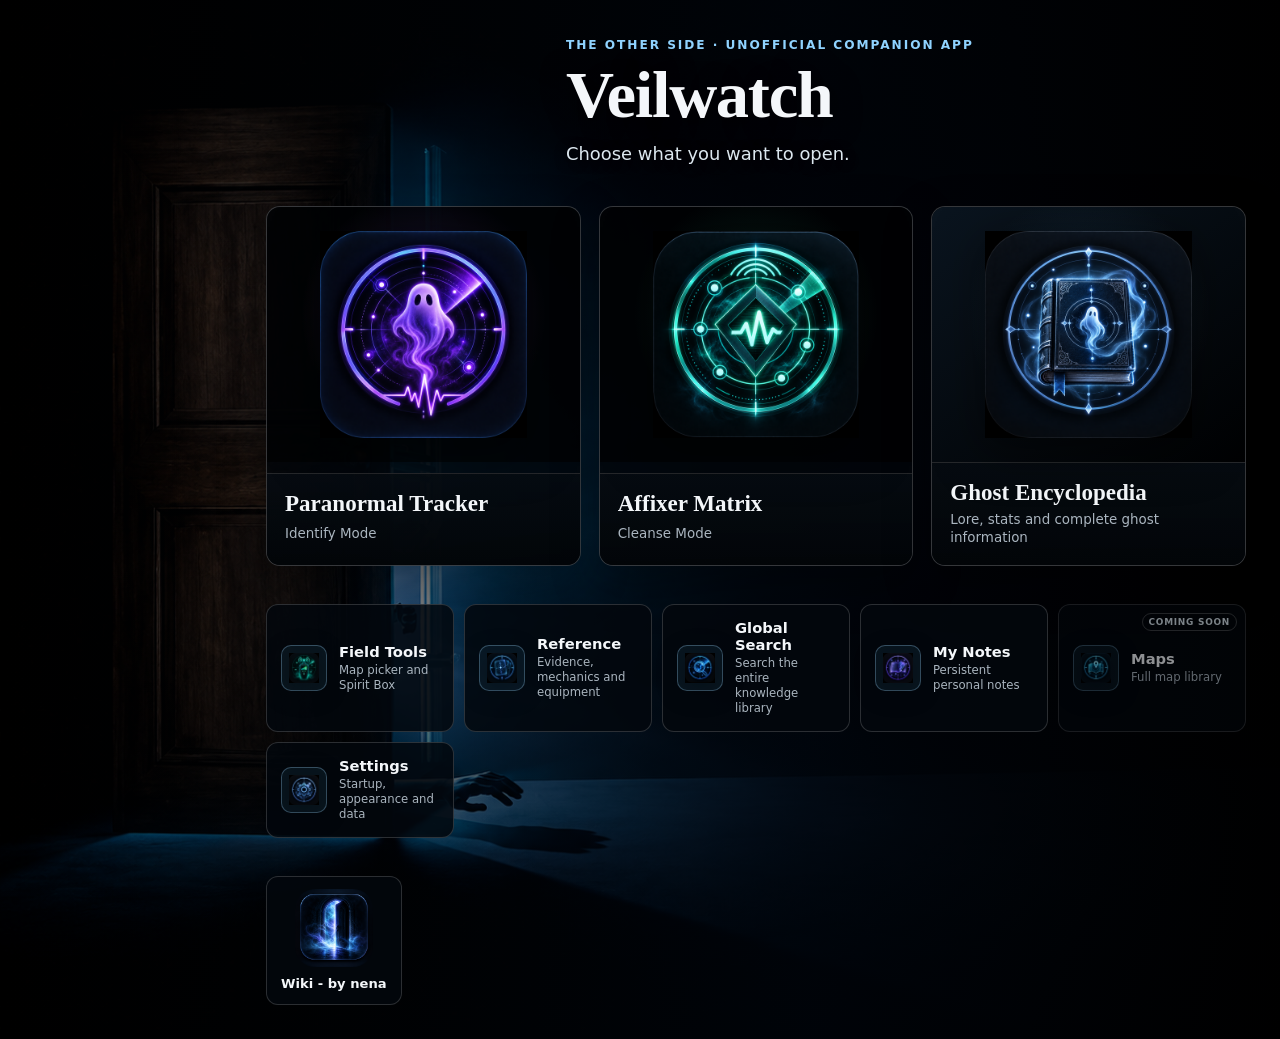
==== commit 3fba5446: "v0.5.0" ====
--- a/index.html
+++ b/index.html
@@ -20,8 +20,8 @@
 
             <nav class="nav-list">
                 <button class="nav-button" type="button" data-nav-route="home">Home</button>
-                <button class="nav-button" type="button" data-nav-route="pms">P.M.S. Tracker</button>
-                <button class="nav-button" type="button" data-nav-route="ass">A.S.S. Profiler</button>
+                <button class="nav-button" type="button" data-nav-route="paranormal-tracker">Paranormal Tracker</button>
+                <button class="nav-button" type="button" data-nav-route="affixer-matrix">Affixer Matrix</button>
                 <button class="nav-button" type="button" data-nav-route="encyclopedia">Encyclopedia</button>
                 <button class="nav-button" type="button" data-nav-route="field-tools">Field Tools</button>
                 <button class="nav-button" type="button" data-nav-route="reference">Reference</button>
@@ -42,8 +42,8 @@
 
     <nav class="bottom-nav" aria-label="Mobile navigation">
         <button class="nav-button" type="button" data-nav-route="home">Home</button>
-        <button class="nav-button" type="button" data-nav-route="pms">P.M.S.</button>
-        <button class="nav-button" type="button" data-nav-route="ass">A.S.S.</button>
+        <button class="nav-button" type="button" data-nav-route="paranormal-tracker">Tracker</button>
+        <button class="nav-button" type="button" data-nav-route="affixer-matrix">Affixer</button>
         <button class="nav-button" type="button" data-nav-route="encyclopedia">Ghosts</button>
         <button class="nav-button" type="button" id="mobileMoreOpen" aria-haspopup="dialog" aria-controls="mobileMoreDialog">More</button>
     </nav>
--- a/css/styles.css
+++ b/css/styles.css
@@ -570,13 +570,13 @@
         rgba(0, 0, 0, 0.52);
 }
 
-.featured-card--pms .featured-card__visual {
+.featured-card--paranormal-tracker .featured-card__visual {
     background:
         radial-gradient(circle at 50% 42%, rgba(174, 89, 255, 0.18), transparent 57%),
         rgba(0, 0, 0, 0.58);
 }
 
-.featured-card--ass .featured-card__visual {
+.featured-card--affixer-matrix .featured-card__visual {
     background:
         radial-gradient(circle at 50% 42%, rgba(45, 219, 159, 0.15), transparent 57%),
         rgba(0, 0, 0, 0.58);
@@ -1048,20 +1048,20 @@
 [CSS-07] PROTECTED TRACKER HOST
 ===================================================================== */
 
-body[data-route="pms"] .app-shell,
-body[data-route="ass"] .app-shell {
+body[data-route="paranormal-tracker"] .app-shell,
+body[data-route="affixer-matrix"] .app-shell {
     display: block;
 }
 
-body[data-route="pms"] .side-nav,
-body[data-route="pms"] .bottom-nav,
-body[data-route="ass"] .side-nav,
-body[data-route="ass"] .bottom-nav {
+body[data-route="paranormal-tracker"] .side-nav,
+body[data-route="paranormal-tracker"] .bottom-nav,
+body[data-route="affixer-matrix"] .side-nav,
+body[data-route="affixer-matrix"] .bottom-nav {
     display: none;
 }
 
-body[data-route="pms"] .app-main,
-body[data-route="ass"] .app-main {
+body[data-route="paranormal-tracker"] .app-main,
+body[data-route="affixer-matrix"] .app-main {
     width: 100%;
     min-height: 100vh;
     min-height: 100svh;
@@ -2511,7 +2511,7 @@
 }
 
 /* =====================================================================
-[CSS-13] VEILWATCH 0.4.0 COMMUNITY + ABOUT REFINEMENTS
+[CSS-13] VEILWATCH COMMUNITY + ABOUT REFINEMENTS
 ===================================================================== */
 
 .community-launcher-row {
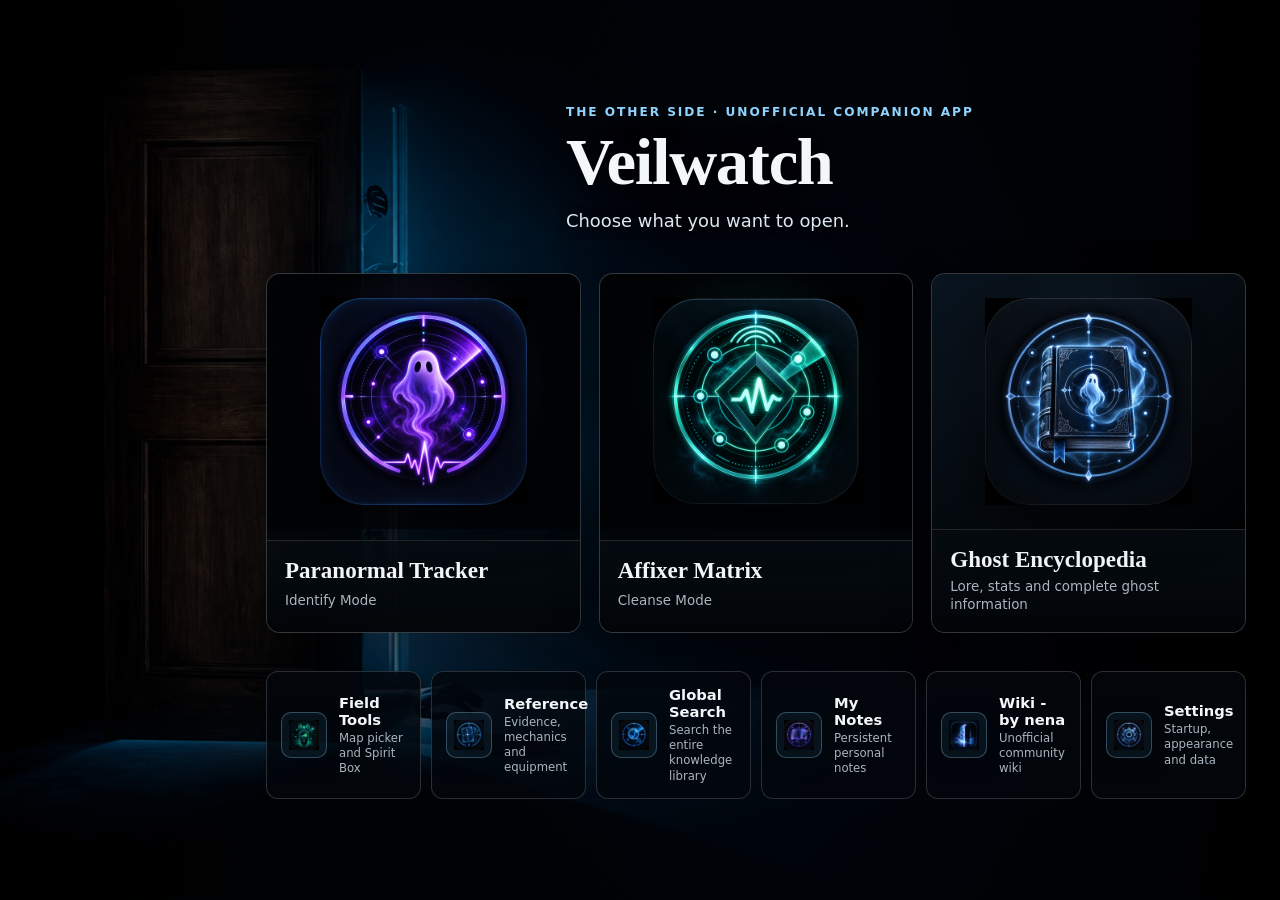
==== commit c8c0409a: "v0.5.1" ====
--- a/index.html
+++ b/index.html
@@ -4,7 +4,7 @@
     <meta charset="utf-8">
     <meta name="viewport" content="width=device-width, initial-scale=1, viewport-fit=cover">
     <meta name="theme-color" content="#05070a">
-    <meta name="description" content="Veilwatch — The Other Side unofficial companion app with tools, encyclopedia, notes, and shared field utilities.">
+    <meta name="description" content="Veilwatch — The Other Side unofficial companion app with investigation tools, encyclopedia, notes, and references.">
     <link rel="manifest" href="./manifest.webmanifest">
     <link rel="apple-touch-icon" href="./assets/icons/apple-touch-icon.png">
     <link rel="stylesheet" href="./css/styles.css">
@@ -27,7 +27,6 @@
                 <button class="nav-button" type="button" data-nav-route="reference">Reference</button>
                 <button class="nav-button" type="button" data-nav-route="search">Search</button>
                 <button class="nav-button" type="button" data-nav-route="notes">My Notes</button>
-                <button class="nav-button" type="button" data-nav-route="maps">Maps · Coming Soon</button>
             </nav>
 
             <div class="nav-spacer"></div>
@@ -63,7 +62,6 @@
                 <button type="button" data-nav-route="reference">Reference</button>
                 <button type="button" data-nav-route="search">Global Search</button>
                 <button type="button" data-nav-route="notes">My Notes</button>
-                <button type="button" class="mobile-more-coming-soon" aria-disabled="true">Maps <span>Coming Soon</span></button>
                 <button type="button" data-nav-route="settings">Settings</button>
             </nav>
         </div>
--- a/css/styles.css
+++ b/css/styles.css
@@ -354,6 +354,7 @@
     background: transparent;
     color: var(--muted);
     text-align: left;
+    text-decoration: none;
     cursor: pointer;
 }
 
@@ -634,7 +635,7 @@
     width: min(980px, 100%);
     margin-left: auto;
     display: grid;
-    grid-template-columns: repeat(5, minmax(0, 1fr));
+    grid-template-columns: repeat(6, minmax(0, 1fr));
     gap: 10px;
 }
 
@@ -652,6 +653,7 @@
     background: rgba(3, 8, 13, 0.85);
     color: var(--text);
     text-align: left;
+    text-decoration: none;
     cursor: pointer;
     transition: border-color 140ms ease, background 140ms ease, transform 140ms ease;
 }
@@ -2514,53 +2516,6 @@
 [CSS-13] VEILWATCH COMMUNITY + ABOUT REFINEMENTS
 ===================================================================== */
 
-.community-launcher-row {
-    width: min(980px, 100%);
-    margin-left: auto;
-    display: flex;
-    justify-content: flex-start;
-}
-
-.wiki-launcher-card {
-    min-width: 132px;
-    display: grid;
-    justify-items: center;
-    gap: 9px;
-    padding: 12px 14px 13px;
-    border: 1px solid rgba(255, 255, 255, 0.16);
-    border-radius: 12px;
-    background: rgba(3, 8, 13, 0.85);
-    color: var(--text);
-}
-
-.wiki-launcher-icon-link {
-    width: 78px;
-    height: 78px;
-    display: block;
-    border-radius: 20px;
-    overflow: hidden;
-    transition: transform 140ms ease, box-shadow 140ms ease;
-}
-
-.wiki-launcher-icon-link:hover,
-.wiki-launcher-icon-link:focus-visible {
-    transform: translateY(-2px);
-    box-shadow: 0 12px 30px rgba(77, 182, 255, 0.18);
-}
-
-.wiki-launcher-icon-link img {
-    width: 100%;
-    height: 100%;
-    display: block;
-    object-fit: cover;
-}
-
-.wiki-launcher-card span {
-    font-size: 0.82rem;
-    font-weight: 700;
-    text-align: center;
-}
-
 .search-source-section--community {
     padding-top: 20px;
     border-top: 1px solid var(--border);
